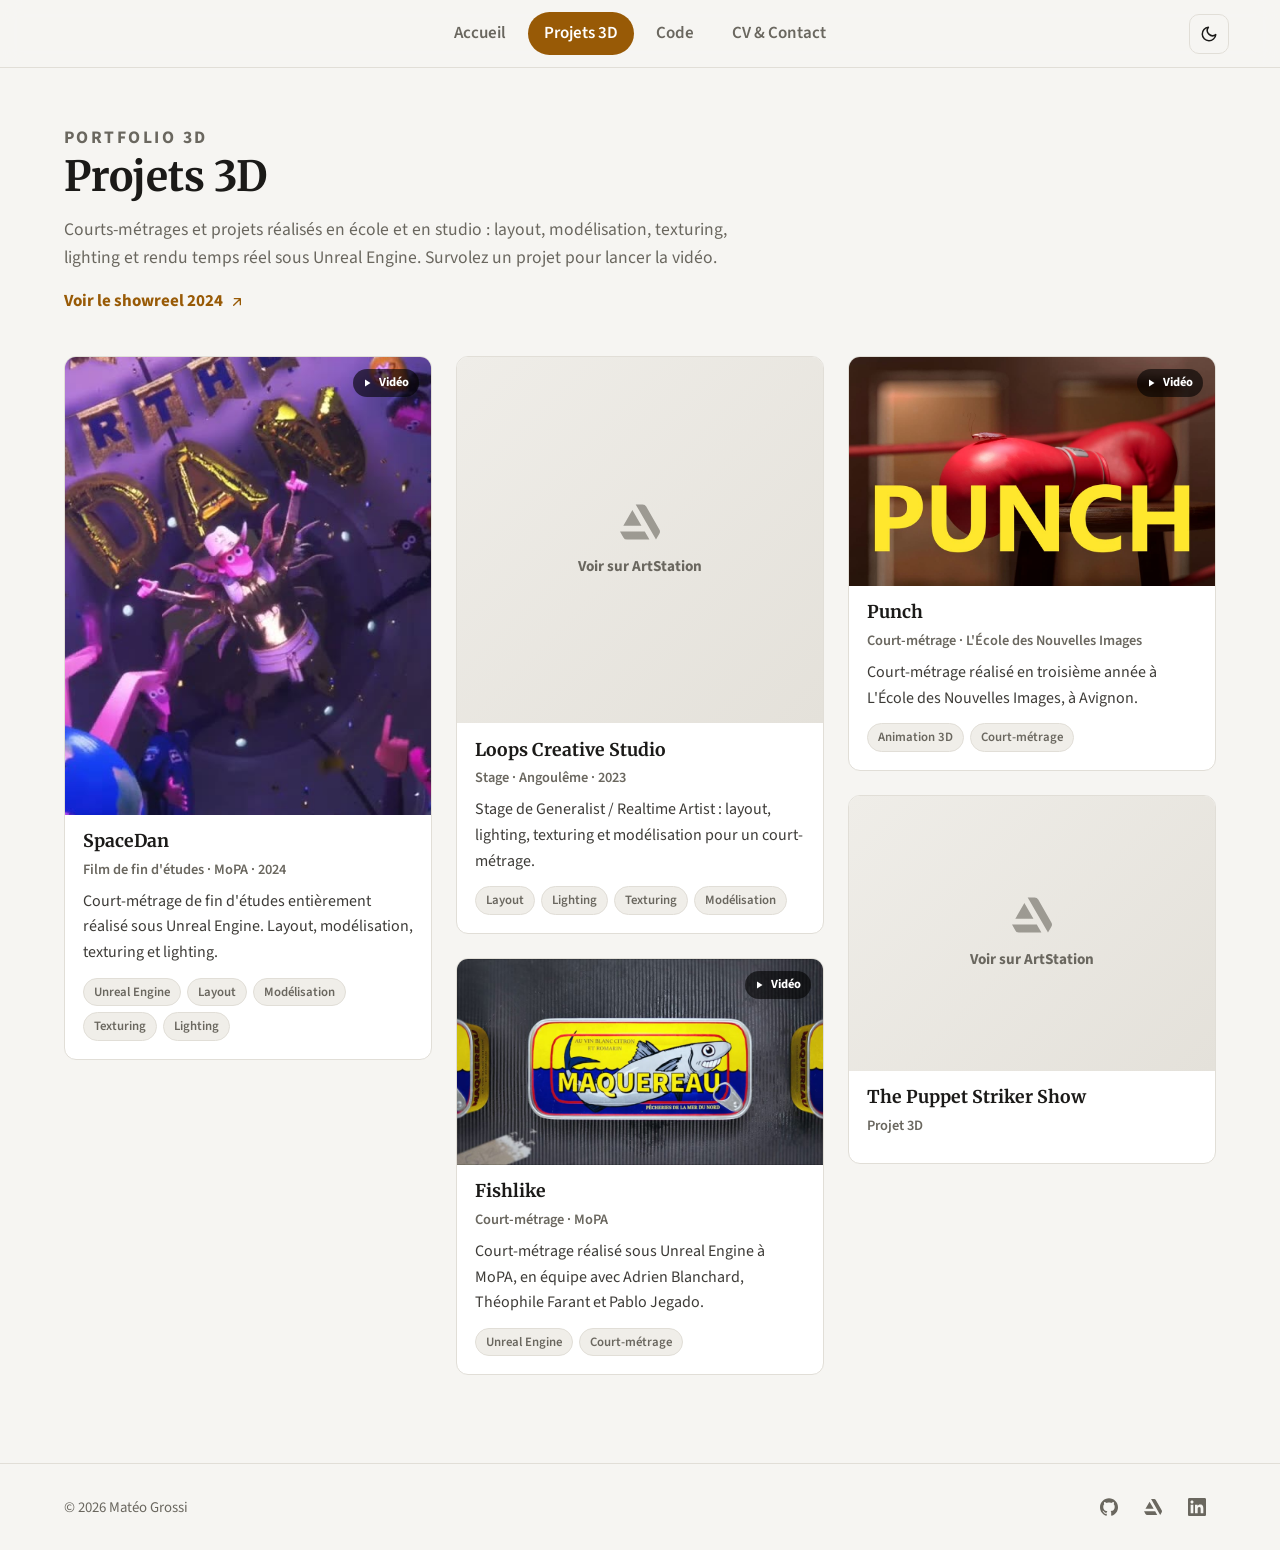
==== 3d.html @ fe88e8f0 "first commit" ====
<!doctype html>
<html lang="fr">
<head>
  <meta charset="utf-8">
  <meta name="viewport" content="width=device-width, initial-scale=1">
  <title>Projets 3D — Matéo Grossi</title>
  <meta name="description" content="Projets 3D de Matéo Grossi : courts-métrages et projets de studio — modélisation, texturing, lighting et rendu temps réel sous Unreal Engine.">
  <link rel="icon" href="assets/img/favicon.svg" type="image/svg+xml">
  <link rel="preconnect" href="https://fonts.googleapis.com">
  <link rel="preconnect" href="https://fonts.gstatic.com" crossorigin>
  <link rel="stylesheet" href="https://fonts.googleapis.com/css2?family=Merriweather:wght@300;400;700&family=Source+Sans+3:ital,wght@0,400;0,600;0,700;1,400&display=swap">
  <link rel="stylesheet" href="assets/css/style.css">
  <script>
    (function () {
      var root = document.documentElement, theme = null;
      root.classList.add('js');
      try { theme = localStorage.getItem('theme'); } catch (e) {}
      if (theme !== 'light' && theme !== 'dark') {
        theme = window.matchMedia('(prefers-color-scheme: dark)').matches ? 'dark' : 'light';
      }
      root.setAttribute('data-theme', theme);
    })();
  </script>
  <script src="https://player.vimeo.com/api/player.js" defer></script>
  <script src="assets/js/main.js" defer></script>
</head>
<body>

  <header class="site-header">
    <div class="header-inner">
      <nav id="site-nav" class="site-nav" aria-label="Navigation principale">
        <ul>
          <li><a href="index.html">Accueil</a></li>
          <li><a href="3d.html" aria-current="page">Projets 3D</a></li>
          <li><a href="code.html">Code</a></li>
          <li><a href="cv.html">CV & Contact</a></li>
        </ul>
      </nav>
      <div class="header-tools">
        <button class="theme-toggle" type="button" aria-label="Changer de thème">
          <svg class="icon icon-stroke icon-sun" viewBox="0 0 24 24" aria-hidden="true"><circle cx="12" cy="12" r="4"/><path d="M12 2v2M12 20v2M4.93 4.93l1.41 1.41M17.66 17.66l1.41 1.41M2 12h2M20 12h2M4.93 19.07l1.41-1.41M17.66 6.34l1.41-1.41"/></svg>
          <svg class="icon icon-stroke icon-moon" viewBox="0 0 24 24" aria-hidden="true"><path d="M21 12.8A9 9 0 1 1 11.2 3a7 7 0 0 0 9.8 9.8z"/></svg>
        </button>
        <button class="nav-toggle" type="button" aria-expanded="false" aria-controls="site-nav" aria-label="Ouvrir le menu">
          <span></span><span></span><span></span>
        </button>
      </div>
    </div>
  </header>

  <main class="page">
    <header class="page-head">
      <p class="eyebrow">Portfolio 3D</p>
      <h1>Projets 3D</h1>
      <p>Courts-métrages et projets réalisés en école et en studio : layout, modélisation, texturing, lighting et rendu temps réel sous Unreal Engine. Survolez un projet pour lancer la vidéo.</p>
      <a class="link-arrow" href="https://www.youtube.com/watch?v=vMgToajT_ak" target="_blank" rel="noopener">
        Voir le showreel 2024
        <svg class="icon icon-stroke" viewBox="0 0 24 24" aria-hidden="true"><path d="M7 17 17 7M8 7h9v9"/></svg>
      </a>
    </header>

    <!--
      Chaque carte :
        --ratio         format de la vignette dans la grille (ex. 4 / 5, 16 / 9)
        data-provider   "youtube" ou "vimeo"
        data-video      identifiant de la vidéo jouée au survol
        data-start      seconde à partir de laquelle la vidéo est montrée
        data-end        (YouTube) seconde à partir de laquelle on revient à l'image
        --video-ratio   format réel de la vidéo, en décimal (16:9 = 1.7778)
    -->
    <div class="masonry">

      <article class="work">
        <a class="work-link" href="https://www.artstation.com/artwork/bgr6KG" target="_blank" rel="noopener">
          <div class="work-media" style="--ratio: 4 / 5; --video-ratio: 1.7778" data-provider="youtube" data-video="JLZ4-uhc98k" data-start="5" data-end="33">
            <img src="assets/img/spacedan.jpg" alt="Image du film SpaceDan : Dan fête son anniversaire en apesanteur, entouré de ballons dorés" loading="lazy">
            <span class="video-badge"><svg class="icon icon-fill" viewBox="0 0 24 24" aria-hidden="true"><path d="M8 5v14l11-7z"/></svg>Vidéo</span>
          </div>
          <div class="work-body">
            <h2>SpaceDan</h2>
            <p class="work-meta">Film de fin d'études · MoPA · 2024</p>
            <p>Court-métrage de fin d'études entièrement réalisé sous Unreal Engine. Layout, modélisation, texturing et lighting.</p>
            <ul class="tags">
              <li>Unreal Engine</li>
              <li>Layout</li>
              <li>Modélisation</li>
              <li>Texturing</li>
              <li>Lighting</li>
            </ul>
          </div>
        </a>
      </article>

      <!-- À COMPLÉTER : titre, image (assets/img/...) et vidéo de ce projet -->
      <article class="work">
        <a class="work-link" href="https://www.artstation.com/artwork/zPaXgZ" target="_blank" rel="noopener">
          <div class="work-media is-empty" style="--ratio: 1 / 1">
            <span class="placeholder">
              <svg class="icon icon-fill" viewBox="0 0 24 24" aria-hidden="true"><path d="M0 17.723l2.027 3.505h.001a2.424 2.424 0 0 0 2.164 1.333h13.457l-2.792-4.838H0zm24 .025c0-.484-.143-.935-.388-1.314L15.728 2.728a2.424 2.424 0 0 0-2.142-1.289H9.419L21.598 22.54l1.92-3.325c.378-.637.482-.919.482-1.467zm-11.129-3.462L7.428 4.858l-5.444 9.428h10.887z"/></svg>
              Voir sur ArtStation
            </span>
          </div>
          <div class="work-body">
            <h2>Loops Creative Studio</h2>
            <p class="work-meta">Stage · Angoulême · 2023</p>
            <p>Stage de Generalist / Realtime Artist : layout, lighting, texturing et modélisation pour un court-métrage.</p>
            <ul class="tags">
              <li>Layout</li>
              <li>Lighting</li>
              <li>Texturing</li>
              <li>Modélisation</li>
            </ul>
          </div>
        </a>
      </article>

      <article class="work">
        <a class="work-link" href="https://www.artstation.com/artwork/Dvgm4G" target="_blank" rel="noopener">
          <div class="work-media" style="--ratio: 16 / 9; --video-ratio: 2.347" data-provider="vimeo" data-video="797159477" data-start="3">
            <img src="assets/img/fishlike.jpg" alt="Image du film Fishlike : une boîte de maquereaux sur un tapis roulant" loading="lazy">
            <span class="video-badge"><svg class="icon icon-fill" viewBox="0 0 24 24" aria-hidden="true"><path d="M8 5v14l11-7z"/></svg>Vidéo</span>
          </div>
          <div class="work-body">
            <h2>Fishlike</h2>
            <p class="work-meta">Court-métrage · MoPA</p>
            <p>Court-métrage réalisé sous Unreal Engine à MoPA, en équipe avec Adrien Blanchard, Théophile Farant et Pablo Jegado.</p>
            <ul class="tags">
              <li>Unreal Engine</li>
              <li>Court-métrage</li>
            </ul>
          </div>
        </a>
      </article>

      <article class="work">
        <a class="work-link" href="https://www.artstation.com/artwork/YBAr0V" target="_blank" rel="noopener">
          <div class="work-media" style="--ratio: 16 / 10; --video-ratio: 1.7778" data-provider="vimeo" data-video="797152702" data-start="3">
            <img src="assets/img/punch.jpg" alt="Affiche du film Punch : un cafard posé sur des gants de boxe rouges" loading="lazy">
            <span class="video-badge"><svg class="icon icon-fill" viewBox="0 0 24 24" aria-hidden="true"><path d="M8 5v14l11-7z"/></svg>Vidéo</span>
          </div>
          <div class="work-body">
            <h2>Punch</h2>
            <p class="work-meta">Court-métrage · L'École des Nouvelles Images</p>
            <p>Court-métrage réalisé en troisième année à L'École des Nouvelles Images, à Avignon.</p>
            <ul class="tags">
              <li>Animation 3D</li>
              <li>Court-métrage</li>
            </ul>
          </div>
        </a>
      </article>

      <!-- À COMPLÉTER : titre, image (assets/img/...) et vidéo de ce projet -->
      <article class="work">
        <a class="work-link" href="https://www.artstation.com/artwork/obaWVB" target="_blank" rel="noopener">
          <div class="work-media is-empty" style="--ratio: 4 / 3">
            <span class="placeholder">
              <svg class="icon icon-fill" viewBox="0 0 24 24" aria-hidden="true"><path d="M0 17.723l2.027 3.505h.001a2.424 2.424 0 0 0 2.164 1.333h13.457l-2.792-4.838H0zm24 .025c0-.484-.143-.935-.388-1.314L15.728 2.728a2.424 2.424 0 0 0-2.142-1.289H9.419L21.598 22.54l1.92-3.325c.378-.637.482-.919.482-1.467zm-11.129-3.462L7.428 4.858l-5.444 9.428h10.887z"/></svg>
              Voir sur ArtStation
            </span>
          </div>
          <div class="work-body">
            <h2>The Puppet Striker Show</h2>
            <p class="work-meta">Projet 3D</p>
          </div>
        </a>
      </article>

    </div>
  </main>

  <footer class="site-footer">
    <div class="footer-inner">
      <p>© <span data-year>2026</span> Matéo Grossi</p>
      <div class="socials">
        <a href="https://github.com/Mate010" target="_blank" rel="noopener" aria-label="GitHub">
          <svg class="icon icon-fill" viewBox="0 0 24 24" aria-hidden="true"><path d="M12 .297c-6.63 0-12 5.373-12 12 0 5.303 3.438 9.8 8.205 11.385.6.113.82-.258.82-.577 0-.285-.01-1.04-.015-2.04-3.338.724-4.042-1.61-4.042-1.61C4.422 18.07 3.633 17.7 3.633 17.7c-1.087-.744.084-.729.084-.729 1.205.084 1.838 1.236 1.838 1.236 1.07 1.835 2.809 1.305 3.495.998.108-.776.417-1.305.76-1.605-2.665-.3-5.466-1.332-5.466-5.93 0-1.31.465-2.38 1.235-3.22-.135-.303-.54-1.523.105-3.176 0 0 1.005-.322 3.3 1.23.96-.267 1.98-.399 3-.405 1.02.006 2.04.138 3 .405 2.28-1.552 3.285-1.23 3.285-1.23.645 1.653.24 2.873.12 3.176.765.84 1.23 1.91 1.23 3.22 0 4.61-2.805 5.625-5.475 5.92.42.36.81 1.096.81 2.22 0 1.606-.015 2.896-.015 3.286 0 .315.21.69.825.57C20.565 22.092 24 17.592 24 12.297c0-6.627-5.373-12-12-12"/></svg>
        </a>
        <a href="https://mateogrossi.artstation.com/" target="_blank" rel="noopener" aria-label="ArtStation">
          <svg class="icon icon-fill" viewBox="0 0 24 24" aria-hidden="true"><path d="M0 17.723l2.027 3.505h.001a2.424 2.424 0 0 0 2.164 1.333h13.457l-2.792-4.838H0zm24 .025c0-.484-.143-.935-.388-1.314L15.728 2.728a2.424 2.424 0 0 0-2.142-1.289H9.419L21.598 22.54l1.92-3.325c.378-.637.482-.919.482-1.467zm-11.129-3.462L7.428 4.858l-5.444 9.428h10.887z"/></svg>
        </a>
        <a href="https://www.linkedin.com/in/mat%C3%A9o-grossi-b2b377215/" target="_blank" rel="noopener" aria-label="LinkedIn">
          <svg class="icon icon-fill" viewBox="0 0 24 24" aria-hidden="true"><path d="M20.447 20.452h-3.554v-5.569c0-1.328-.027-3.037-1.852-3.037-1.853 0-2.136 1.445-2.136 2.939v5.667H9.351V9h3.414v1.561h.046c.477-.9 1.637-1.85 3.37-1.85 3.601 0 4.267 2.37 4.267 5.455v6.286zM5.337 7.433c-1.144 0-2.063-.926-2.063-2.065 0-1.138.92-2.063 2.063-2.063 1.14 0 2.064.925 2.064 2.063 0 1.139-.925 2.065-2.064 2.065zm1.782 13.019H3.555V9h3.564v11.452zM22.225 0H1.771C.792 0 0 .774 0 1.729v20.542C0 23.227.792 24 1.771 24h20.451C23.2 24 24 23.227 24 22.271V1.729C24 .774 23.2 0 22.222 0h.003z"/></svg>
        </a>
      </div>
    </div>
  </footer>

</body>
</html>
---- assets/css/style.css ----
/* ==========================================================================
   Portfolio — Matéo Grossi
   ========================================================================== */

/* Thème clair (par défaut) */
:root {
  color-scheme: light;

  --bg: #f6f5f2;
  --surface: #ffffff;
  --surface-2: #f0eee9;
  --border: #e1ded7;
  --border-hover: #c9c5bc;
  --text: #1b1a18;
  --text-soft: #3d3b37;
  --muted: #6a675f;
  --accent: #985a06;
  --accent-hover: #7d4a04;
  --accent-ink: #ffffff;

  --header-bg: rgba(246, 245, 242, 0.85);
  --hover-bg: rgba(0, 0, 0, 0.05);
  --shadow: 0 14px 34px rgba(30, 25, 15, 0.12);
  --placeholder-from: #efede8;
  --placeholder-to: #e4e1da;
  --lang-c-bg: rgba(60, 80, 210, 0.1);
  --lang-c-text: #3446b8;
  --lang-cpp-bg: rgba(190, 50, 110, 0.1);
  --lang-cpp-text: #a52a63;

  --radius: 12px;
  --maxw: 1200px;
  --gutter: 24px;
  --header-h: 68px;
  --header-gutter: clamp(16px, 4vw, 56px);

  --font: "Source Sans 3", system-ui, -apple-system, "Segoe UI", Roboto, sans-serif;
  --font-heading: "Merriweather", Georgia, "Times New Roman", serif;
  --mono: ui-monospace, "SFMono-Regular", "JetBrains Mono", Menlo, Consolas, monospace;
}

/* Thème sombre : choisi via le bouton, ou celui du système.
   L'accueil reste toujours sombre (texte blanc sur la vidéo). */
:root[data-theme="dark"],
.home {
  color-scheme: dark;

  --bg: #0e0e10;
  --surface: #16161a;
  --surface-2: #1e1e23;
  --border: #2a2a31;
  --border-hover: #3d3d46;
  --text: #ededf0;
  --text-soft: #c9c9cf;
  --muted: #9d9da6;
  --accent: #f0b54a;
  --accent-hover: #f6c76f;
  --accent-ink: #1a1408;

  --header-bg: rgba(14, 14, 16, 0.85);
  --hover-bg: rgba(255, 255, 255, 0.07);
  --shadow: 0 14px 34px rgba(0, 0, 0, 0.4);
  --placeholder-from: #1a1a20;
  --placeholder-to: #26262e;
  --lang-c-bg: rgba(110, 130, 255, 0.15);
  --lang-c-text: #a9b4ff;
  --lang-cpp-bg: rgba(240, 90, 150, 0.15);
  --lang-cpp-text: #f6a3c6;
}

/* Sans JavaScript : on suit le thème du système */
@media (prefers-color-scheme: dark) {
  :root:not([data-theme="light"]) {
    color-scheme: dark;

    --bg: #0e0e10;
    --surface: #16161a;
    --surface-2: #1e1e23;
    --border: #2a2a31;
    --border-hover: #3d3d46;
    --text: #ededf0;
    --text-soft: #c9c9cf;
    --muted: #9d9da6;
    --accent: #f0b54a;
    --accent-hover: #f6c76f;
    --accent-ink: #1a1408;

    --header-bg: rgba(14, 14, 16, 0.85);
    --hover-bg: rgba(255, 255, 255, 0.07);
    --shadow: 0 14px 34px rgba(0, 0, 0, 0.4);
    --placeholder-from: #1a1a20;
    --placeholder-to: #26262e;
    --lang-c-bg: rgba(110, 130, 255, 0.15);
    --lang-c-text: #a9b4ff;
    --lang-cpp-bg: rgba(240, 90, 150, 0.15);
    --lang-cpp-text: #f6a3c6;
  }
}

*,
*::before,
*::after {
  box-sizing: border-box;
}

html {
  -webkit-text-size-adjust: 100%;
}

body {
  margin: 0;
  font-family: var(--font);
  font-size: 1.0625rem;
  line-height: 1.6;
  background: var(--bg);
  color: var(--text);
  -webkit-font-smoothing: antialiased;
}

img {
  display: block;
  max-width: 100%;
}

a {
  color: inherit;
}

:focus-visible {
  outline: 2px solid var(--accent);
  outline-offset: 3px;
}

/* --------------------------------------------------------------------------
   Icônes
   -------------------------------------------------------------------------- */

.icon {
  width: 18px;
  height: 18px;
  flex: none;
}

.icon-fill {
  fill: currentColor;
}

.icon-stroke {
  fill: none;
  stroke: currentColor;
  stroke-width: 2;
  stroke-linecap: round;
  stroke-linejoin: round;
}

/* --------------------------------------------------------------------------
   En-tête et navigation
   -------------------------------------------------------------------------- */

.site-header {
  position: sticky;
  top: 0;
  z-index: 50;
  height: var(--header-h);
  background: var(--header-bg);
  -webkit-backdrop-filter: blur(10px);
  backdrop-filter: blur(10px);
  border-bottom: 1px solid var(--border);
}

/* Navigation centrée ; boutons thème / menu dans le coin droit */
.header-inner {
  position: relative;
  display: grid;
  grid-template-columns: 1fr auto 1fr;
  align-items: center;
  gap: 12px;
  height: 100%;
  padding: 0 var(--header-gutter);
}

.site-nav {
  grid-column: 2;
}

.site-nav ul {
  display: flex;
  gap: 6px;
  margin: 0;
  padding: 0;
  list-style: none;
}

.site-nav a {
  display: block;
  padding: 8px 16px;
  border-radius: 999px;
  color: var(--muted);
  font-weight: 600;
  text-decoration: none;
  transition: color 0.2s, background-color 0.2s;
}

.site-nav a:hover {
  color: var(--text);
  background: var(--hover-bg);
}

.site-nav a[aria-current="page"] {
  color: var(--accent-ink);
  background: var(--accent);
}

.header-tools {
  display: flex;
  grid-column: 3;
  justify-self: end;
  gap: 8px;
}

.theme-toggle,
.nav-toggle {
  display: inline-flex;
  align-items: center;
  justify-content: center;
  width: 40px;
  height: 40px;
  padding: 0;
  border: 1px solid var(--border);
  border-radius: 10px;
  background: transparent;
  color: var(--text);
  cursor: pointer;
  transition: border-color 0.2s, background-color 0.2s;
}

.theme-toggle:hover,
.nav-toggle:hover {
  border-color: var(--border-hover);
  background: var(--hover-bg);
}

/* Le bouton de thème n'a de sens qu'avec JavaScript */
.theme-toggle {
  display: none;
}

.js .theme-toggle {
  display: inline-flex;
}

/* Soleil en thème sombre (passer au clair), lune en thème clair */
.theme-toggle .icon-moon {
  display: none;
}

:root[data-theme="light"] .theme-toggle .icon-sun {
  display: none;
}

:root[data-theme="light"] .theme-toggle .icon-moon {
  display: block;
}

.nav-toggle {
  display: none;
  flex-direction: column;
  gap: 5px;
  padding: 0 10px;
}

.nav-toggle span {
  display: block;
  width: 100%;
  height: 2px;
  border-radius: 2px;
  background: currentColor;
  transition: transform 0.25s, opacity 0.25s;
}

.nav-toggle[aria-expanded="true"] span:nth-child(1) {
  transform: translateY(7px) rotate(45deg);
}

.nav-toggle[aria-expanded="true"] span:nth-child(2) {
  opacity: 0;
}

.nav-toggle[aria-expanded="true"] span:nth-child(3) {
  transform: translateY(-7px) rotate(-45deg);
}

@media (max-width: 720px) {
  .js .nav-toggle {
    display: inline-flex;
  }

  .js .site-nav {
    display: none;
    grid-column: auto;
    position: absolute;
    top: calc(var(--header-h) - 1px);
    left: 0;
    right: 0;
    background: var(--surface);
    border-bottom: 1px solid var(--border);
  }

  .js .site-nav.is-open {
    display: block;
  }

  .js .site-nav ul {
    flex-direction: column;
    padding: 12px 16px 16px;
  }

  .js .site-nav a {
    padding: 12px 16px;
    border-radius: 10px;
  }
}

/* --------------------------------------------------------------------------
   Boutons et liens
   -------------------------------------------------------------------------- */

.btn {
  display: inline-flex;
  align-items: center;
  justify-content: center;
  gap: 8px;
  padding: 11px 22px;
  border: 1px solid var(--border-hover);
  border-radius: 999px;
  background: transparent;
  color: var(--text);
  font-weight: 700;
  text-decoration: none;
  transition: background-color 0.2s, border-color 0.2s, color 0.2s;
}

.btn:hover {
  background: var(--surface-2);
  border-color: var(--muted);
}

.btn-primary {
  background: var(--accent);
  border-color: var(--accent);
  color: var(--accent-ink);
}

.btn-primary:hover {
  background: var(--accent-hover);
  border-color: var(--accent-hover);
}

.link-arrow {
  display: inline-flex;
  align-items: center;
  gap: 6px;
  color: var(--accent);
  font-weight: 700;
  text-decoration: none;
}

.link-arrow:hover {
  text-decoration: underline;
  text-underline-offset: 4px;
}

.link-arrow .icon {
  width: 16px;
  height: 16px;
}

/* --------------------------------------------------------------------------
   Accueil : vidéo plein écran
   -------------------------------------------------------------------------- */

.home .site-header {
  position: fixed;
  inset: 0 0 auto;
  background: linear-gradient(rgba(0, 0, 0, 0.6), rgba(0, 0, 0, 0));
  border-bottom: 0;
  -webkit-backdrop-filter: none;
  backdrop-filter: none;
}

.home .site-nav a:not([aria-current="page"]) {
  color: rgba(255, 255, 255, 0.82);
}

.home .theme-toggle,
.home .nav-toggle {
  border-color: rgba(255, 255, 255, 0.3);
}

.hero-bg {
  position: fixed;
  inset: 0;
  z-index: -2;
  overflow: hidden;
  background: #000;
  container-type: size;
}

/* La vidéo est au format 16:9 avec des bandes noires intégrées (image ≈ 2.29:1).
   On dimensionne le lecteur pour que seule l'image couvre l'écran. */
.hero-bg img,
.hero-bg iframe {
  position: absolute;
  top: 50%;
  left: 50%;
  width: max(100cqw, 100cqh * 2.29);
  height: calc(max(100cqw, 100cqh * 2.29) * 0.5625);
  max-width: none;
  border: 0;
  transform: translate(-50%, -50%);
  pointer-events: none;
}

.hero-bg img {
  object-fit: cover;
}

.hero-bg iframe {
  opacity: 0;
  transition: opacity 1s ease;
}

.hero-bg.is-playing iframe {
  opacity: 1;
}

/* Assombrit surtout le bas à gauche, là où se trouve le texte */
.hero-overlay {
  position: fixed;
  inset: 0;
  z-index: -1;
  background:
    radial-gradient(ellipse at 0% 100%, rgba(0, 0, 0, 0.55) 0%, rgba(0, 0, 0, 0) 60%),
    linear-gradient(to top, rgba(0, 0, 0, 0.55) 0%, rgba(0, 0, 0, 0.1) 50%, rgba(0, 0, 0, 0.15) 100%);
}

.hero {
  display: flex;
  align-items: flex-end;
  min-height: 100vh;
  min-height: 100svh;
  padding: var(--header-h) var(--header-gutter) clamp(32px, 8vh, 80px);
}

.hero-content {
  text-shadow: 0 2px 18px rgba(0, 0, 0, 0.5);
}

.hero-kicker {
  margin: 0 0 14px;
  color: var(--accent);
  font-size: 0.85rem;
  font-weight: 700;
  letter-spacing: 0.2em;
  text-transform: uppercase;
}

.hero h1 {
  margin: 0;
  color: #fff;
  font-family: var(--font-heading);
  font-size: clamp(2.5rem, 6.5vw, 5.25rem);
  font-weight: 300;
  line-height: 1.1;
}

.hero h1 strong {
  font-weight: 700;
}

/* --------------------------------------------------------------------------
   Pages intérieures
   -------------------------------------------------------------------------- */

.page {
  max-width: var(--maxw);
  margin: 0 auto;
  padding: 56px var(--gutter) 88px;
}

.page-head {
  max-width: 720px;
  margin-bottom: 40px;
}

.eyebrow {
  margin: 0 0 10px;
  color: var(--accent);
  font-size: 0.8rem;
  font-weight: 700;
  letter-spacing: 0.14em;
  text-transform: uppercase;
}

.page-head h1 {
  margin: 0 0 14px;
  font-family: var(--font-heading);
  font-size: clamp(1.9rem, 4vw, 2.6rem);
  font-weight: 700;
  line-height: 1.2;
}

.page-head p {
  margin: 0;
  color: var(--muted);
  font-size: 1.1rem;
}

.page-head .link-arrow {
  margin-top: 16px;
}

/* --------------------------------------------------------------------------
   Page 3D : galerie Masonry
   -------------------------------------------------------------------------- */

.masonry {
  column-count: 3;
  column-gap: 24px;
}

.work {
  break-inside: avoid;
  margin: 0 0 24px;
}

.work-link {
  display: block;
  overflow: hidden;
  border: 1px solid var(--border);
  border-radius: var(--radius);
  background: var(--surface);
  text-decoration: none;
  transition: transform 0.25s ease, border-color 0.25s, box-shadow 0.25s;
}

.work-link:hover,
.work-link:focus-visible {
  transform: translateY(-4px);
  border-color: var(--border-hover);
  box-shadow: var(--shadow);
}

.work-media {
  position: relative;
  overflow: hidden;
  aspect-ratio: var(--ratio, 16 / 9);
  background: #000;
  container-type: size;
}

.work-media img {
  width: 100%;
  height: 100%;
  object-fit: cover;
  object-position: var(--focus, center);
  transition: transform 0.6s ease;
}

.work-link:hover .work-media img {
  transform: scale(1.03);
}

/* Le lecteur vidéo (YouTube / Vimeo) recouvre la carte comme un object-fit: cover.
   --video-ratio = largeur / hauteur de la vidéo, en décimal. */
.work-media iframe {
  position: absolute;
  top: 50%;
  left: 50%;
  width: max(100cqw, 100cqh * var(--video-ratio, 1.7778));
  height: max(100cqh, 100cqw / var(--video-ratio, 1.7778));
  border: 0;
  transform: translate(-50%, -50%);
  opacity: 0;
  pointer-events: none;
  transition: opacity 0.35s ease;
}

.work-media.is-playing iframe {
  opacity: 1;
}

.video-badge {
  position: absolute;
  top: 12px;
  right: 12px;
  z-index: 1;
  display: inline-flex;
  align-items: center;
  gap: 6px;
  padding: 4px 10px 4px 8px;
  border-radius: 999px;
  background: rgba(0, 0, 0, 0.6);
  color: #fff;
  font-size: 0.78rem;
  font-weight: 700;
  transition: opacity 0.3s;
}

.video-badge .icon {
  width: 12px;
  height: 12px;
}

.work-media.is-playing .video-badge {
  opacity: 0;
}

.work-media.is-empty {
  display: grid;
  place-items: center;
  background: linear-gradient(135deg, var(--placeholder-from), var(--placeholder-to));
}

.placeholder {
  display: flex;
  flex-direction: column;
  align-items: center;
  gap: 12px;
  color: var(--muted);
  font-size: 0.95rem;
  font-weight: 700;
}

.placeholder .icon {
  width: 40px;
  height: 40px;
  opacity: 0.6;
}

.work-body {
  padding: 16px 18px 18px;
}

.work-body h2 {
  margin: 0;
  font-family: var(--font-heading);
  font-size: 1.1rem;
  font-weight: 700;
  line-height: 1.35;
}

.work-meta {
  margin: 4px 0 8px;
  color: var(--muted);
  font-size: 0.9rem;
  font-weight: 600;
}

.work-body p:not(.work-meta) {
  margin: 0 0 12px;
  color: var(--text-soft);
  font-size: 1rem;
}

.tags {
  display: flex;
  flex-wrap: wrap;
  gap: 6px;
  margin: 0;
  padding: 0;
  list-style: none;
}

.tags li {
  padding: 3px 10px;
  border: 1px solid var(--border);
  border-radius: 999px;
  background: var(--surface-2);
  color: var(--muted);
  font-size: 0.8rem;
  font-weight: 600;
}

/* --------------------------------------------------------------------------
   Page Code : une box par projet
   -------------------------------------------------------------------------- */

.code-grid {
  display: grid;
  grid-template-columns: repeat(2, minmax(0, 1fr));
  gap: 24px;
}

.code-card {
  display: flex;
  flex-direction: column;
  overflow: hidden;
  border: 1px solid var(--border);
  border-radius: var(--radius);
  background: var(--surface);
  transition: transform 0.25s ease, border-color 0.25s, box-shadow 0.25s;
}

.code-card:hover {
  transform: translateY(-4px);
  border-color: var(--border-hover);
  box-shadow: var(--shadow);
}

.code-card-body {
  flex: 1;
  padding: 24px 24px 20px;
}

.code-card-head {
  display: flex;
  align-items: center;
  justify-content: space-between;
  gap: 12px;
  margin-bottom: 12px;
}

.code-card h2 {
  margin: 0;
  font-family: var(--font-heading);
  font-size: 1.35rem;
  font-weight: 700;
}

.lang {
  flex: none;
  padding: 3px 12px;
  border-radius: 999px;
  font-family: var(--mono);
  font-size: 0.78rem;
  font-weight: 700;
}

.lang-c {
  background: var(--lang-c-bg);
  color: var(--lang-c-text);
}

.lang-cpp {
  background: var(--lang-cpp-bg);
  color: var(--lang-cpp-text);
}

.code-card p {
  margin: 0 0 18px;
  color: var(--text-soft);
}

.code-card code {
  padding: 1px 6px;
  border-radius: 6px;
  background: var(--surface-2);
  font-family: var(--mono);
  font-size: 0.85em;
}

.code-card-foot {
  display: flex;
  flex-wrap: wrap;
  align-items: center;
  justify-content: space-between;
  gap: 8px 16px;
  padding: 14px 24px;
  border-top: 1px solid var(--border);
  color: var(--muted);
  font-size: 0.925rem;
}

/* --------------------------------------------------------------------------
   Page CV & Contact
   -------------------------------------------------------------------------- */

.page-actions {
  display: flex;
  flex-wrap: wrap;
  gap: 12px;
  margin-top: 24px;
}

.cv-layout {
  display: grid;
  grid-template-columns: 340px minmax(0, 1fr);
  gap: 32px;
  align-items: start;
}

.cv-aside,
.cv-main {
  display: flex;
  flex-direction: column;
  gap: 24px;
}

.cv-aside {
  position: sticky;
  top: calc(var(--header-h) + 24px);
}

.panel {
  padding: 24px;
  border: 1px solid var(--border);
  border-radius: var(--radius);
  background: var(--surface);
}

.panel h2 {
  margin: 0 0 18px;
  color: var(--accent);
  font-size: 0.8rem;
  font-weight: 700;
  letter-spacing: 0.14em;
  text-transform: uppercase;
}

.skills-grid h3 {
  margin: 0 0 12px;
  font-family: var(--font-heading);
  font-size: 1rem;
  font-weight: 700;
}

.contact-list {
  display: flex;
  flex-direction: column;
  gap: 10px;
  margin: 0;
  padding: 0;
  list-style: none;
}

.contact-list a,
.contact-list .contact-item {
  display: flex;
  align-items: center;
  gap: 12px;
  min-width: 0;
  color: var(--text);
  text-decoration: none;
}

.contact-list a:hover .contact-value {
  color: var(--accent);
}

.icon-box {
  display: grid;
  place-items: center;
  flex: none;
  width: 38px;
  height: 38px;
  border: 1px solid var(--border);
  border-radius: 10px;
  background: var(--surface-2);
  color: var(--text-soft);
  transition: color 0.2s, border-color 0.2s;
}

.contact-list a:hover .icon-box {
  color: var(--accent);
  border-color: var(--border-hover);
}

.contact-text {
  display: flex;
  flex-direction: column;
  min-width: 0;
  line-height: 1.35;
}

.contact-label {
  color: var(--muted);
  font-size: 0.8rem;
  font-weight: 600;
}

.contact-value {
  overflow: hidden;
  font-weight: 600;
  text-overflow: ellipsis;
  white-space: nowrap;
  transition: color 0.2s;
}

.lang-list {
  display: flex;
  flex-direction: column;
  gap: 8px;
  margin: 0;
  padding: 0;
  list-style: none;
}

.lang-list li {
  display: flex;
  justify-content: space-between;
  gap: 12px;
}

.lang-list span {
  color: var(--muted);
}

.timeline {
  margin: 0;
  padding: 0;
  list-style: none;
}

.timeline li {
  position: relative;
  padding: 0 0 26px 26px;
  border-left: 2px solid var(--border);
}

.timeline li:last-child {
  padding-bottom: 0;
  border-left-color: transparent;
}

.timeline li::before {
  content: "";
  position: absolute;
  top: 5px;
  left: -8px;
  width: 14px;
  height: 14px;
  border: 3px solid var(--accent);
  border-radius: 50%;
  background: var(--surface);
}

.tl-date {
  color: var(--muted);
  font-size: 0.9rem;
  font-weight: 600;
}

.tl-title {
  margin: 2px 0 0;
  font-family: var(--font-heading);
  font-size: 1.05rem;
  font-weight: 700;
}

.tl-place {
  color: var(--muted);
  font-family: var(--font);
  font-weight: 400;
}

.tl-role {
  margin: 2px 0 0;
  color: var(--text-soft);
  font-style: italic;
}

.tl-desc {
  margin: 4px 0 0;
  color: var(--text-soft);
}

.skills-grid {
  display: grid;
  grid-template-columns: repeat(3, minmax(0, 1fr));
  gap: 28px;
}

.chips {
  display: flex;
  flex-wrap: wrap;
  gap: 8px;
  margin: 0;
  padding: 0;
  list-style: none;
}

.chips li {
  padding: 5px 12px;
  border: 1px solid var(--border);
  border-radius: 999px;
  background: var(--surface-2);
  font-size: 0.925rem;
  font-weight: 600;
}

/* --------------------------------------------------------------------------
   Pied de page
   -------------------------------------------------------------------------- */

.site-footer {
  border-top: 1px solid var(--border);
}

.footer-inner {
  display: flex;
  flex-wrap: wrap;
  align-items: center;
  justify-content: space-between;
  gap: 16px;
  max-width: var(--maxw);
  margin: 0 auto;
  padding: 24px var(--gutter);
  color: var(--muted);
  font-size: 0.925rem;
}

.footer-inner p {
  margin: 0;
}

.socials {
  display: flex;
  gap: 6px;
}

.socials a {
  display: grid;
  place-items: center;
  width: 38px;
  height: 38px;
  border-radius: 50%;
  color: var(--muted);
  transition: color 0.2s, background-color 0.2s;
}

.socials a:hover {
  color: var(--text);
  background: var(--surface-2);
}

/* --------------------------------------------------------------------------
   Responsive
   -------------------------------------------------------------------------- */

@media (max-width: 1000px) {
  .masonry {
    column-count: 2;
  }

  .cv-layout {
    grid-template-columns: 1fr;
  }

  .cv-aside {
    position: static;
  }
}

@media (max-width: 800px) {
  .code-grid {
    grid-template-columns: 1fr;
  }

  .skills-grid {
    grid-template-columns: 1fr;
    gap: 22px;
  }
}

@media (max-width: 640px) {
  :root {
    --gutter: 16px;
  }

  .masonry {
    column-count: 1;
  }

  .page {
    padding-top: 40px;
    padding-bottom: 64px;
  }

  .panel {
    padding: 20px;
  }

  .code-card-body {
    padding: 20px 18px 16px;
  }

  .code-card-foot {
    padding: 14px 18px;
  }
}

/* Pas de survol sur écran tactile : pas de vidéo, donc pas de badge */
@media (hover: none) {
  .video-badge {
    display: none;
  }
}

@media (prefers-reduced-motion: reduce) {
  *,
  *::before,
  *::after {
    transition-duration: 0.01ms !important;
  }
}
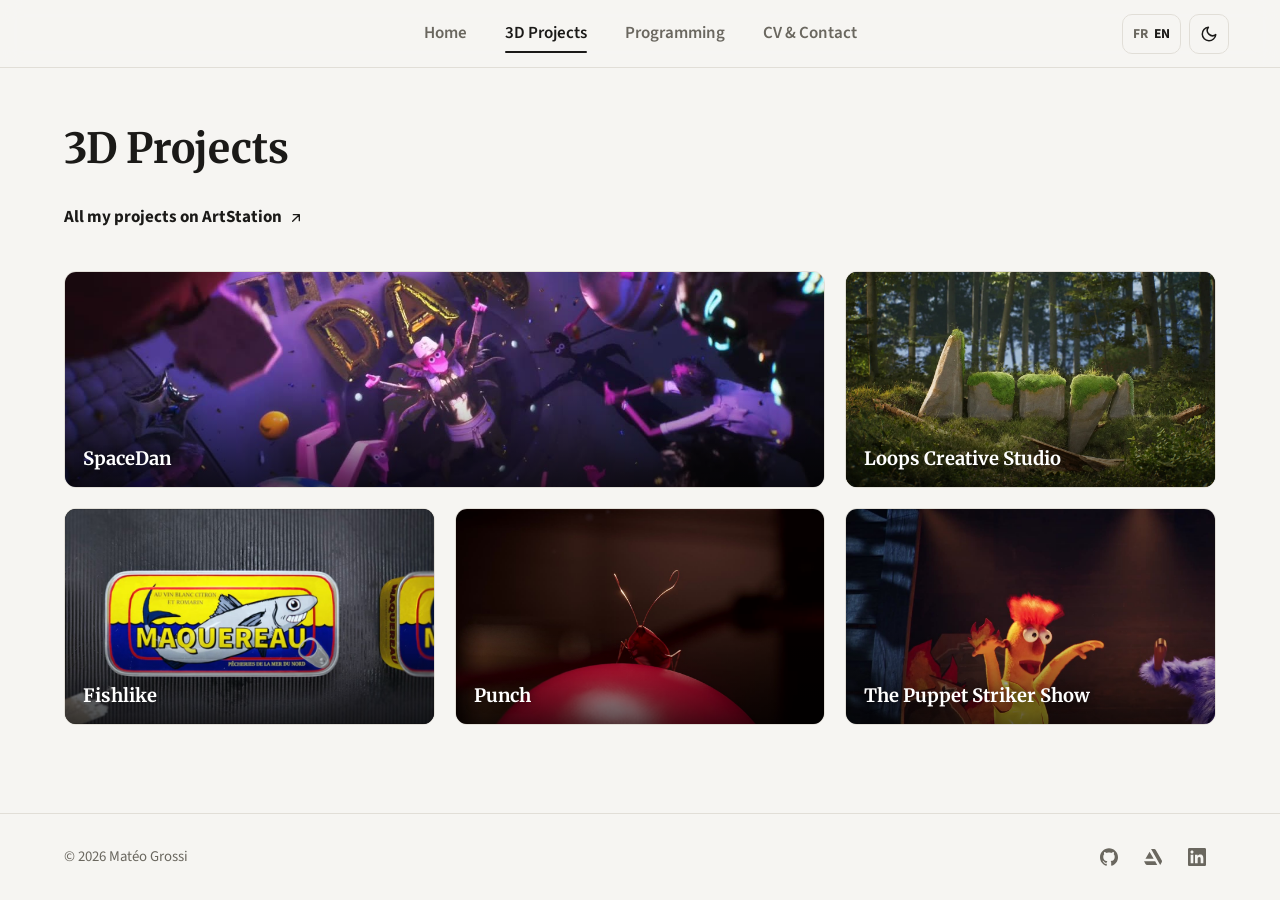
==== commit 1bc0c070: "feat: style modif and english translation" ====
--- a/3d.html
+++ b/3d.html
@@ -1,10 +1,10 @@
 <!doctype html>
-<html lang="fr">
+<html lang="fr" data-lang="fr">
 <head>
   <meta charset="utf-8">
   <meta name="viewport" content="width=device-width, initial-scale=1">
-  <title>Projets 3D — Matéo Grossi</title>
-  <meta name="description" content="Projets 3D de Matéo Grossi : courts-métrages et projets de studio — modélisation, texturing, lighting et rendu temps réel sous Unreal Engine.">
+  <title data-en="3D Projects — Matéo Grossi">Projets 3D — Matéo Grossi</title>
+  <meta name="description" data-en-content="3D projects by Matéo Grossi: short films and studio work — modeling, texturing, lighting and real-time rendering in Unreal Engine." content="Projets 3D de Matéo Grossi : courts-métrages et projets de studio — modélisation, texturing, lighting et rendu temps réel sous Unreal Engine.">
   <link rel="icon" href="assets/img/favicon.svg" type="image/svg+xml">
   <link rel="preconnect" href="https://fonts.googleapis.com">
   <link rel="preconnect" href="https://fonts.gstatic.com" crossorigin>
@@ -12,31 +12,39 @@
   <link rel="stylesheet" href="assets/css/style.css">
   <script>
     (function () {
-      var root = document.documentElement, theme = null;
+      var root = document.documentElement, theme = null, lang = null;
       root.classList.add('js');
-      try { theme = localStorage.getItem('theme'); } catch (e) {}
+      try { theme = localStorage.getItem('theme'); lang = localStorage.getItem('lang'); } catch (e) {}
       if (theme !== 'light' && theme !== 'dark') {
         theme = window.matchMedia('(prefers-color-scheme: dark)').matches ? 'dark' : 'light';
       }
+      if (lang !== 'fr' && lang !== 'en') {
+        lang = /^fr\b/i.test(navigator.language || '') ? 'fr' : 'en';
+      }
       root.setAttribute('data-theme', theme);
+      root.setAttribute('data-lang', lang);
+      root.lang = lang;
     })();
   </script>
-  <script src="https://player.vimeo.com/api/player.js" defer></script>
   <script src="assets/js/main.js" defer></script>
 </head>
-<body>
+<body class="page-3d">
 
   <header class="site-header">
     <div class="header-inner">
-      <nav id="site-nav" class="site-nav" aria-label="Navigation principale">
+      <nav id="site-nav" class="site-nav" aria-label="Navigation principale" data-en-aria-label="Main navigation">
         <ul>
-          <li><a href="index.html">Accueil</a></li>
-          <li><a href="3d.html" aria-current="page">Projets 3D</a></li>
-          <li><a href="code.html">Code</a></li>
+          <li><a href="index.html"><span data-lang="fr">Accueil</span><span data-lang="en">Home</span></a></li>
+          <li><a href="3d.html" aria-current="page"><span data-lang="fr">Projets 3D</span><span data-lang="en">3D Projects</span></a></li>
+          <li><a href="code.html"><span data-lang="fr">Programmation</span><span data-lang="en">Programming</span></a></li>
           <li><a href="cv.html">CV & Contact</a></li>
         </ul>
       </nav>
       <div class="header-tools">
+        <button class="lang-toggle" type="button" aria-label="Changer de langue" data-en-aria-label="Change language">
+          <span class="lang-opt" data-opt="fr">FR</span>
+          <span class="lang-opt" data-opt="en">EN</span>
+        </button>
         <button class="theme-toggle" type="button" aria-label="Changer de thème">
           <svg class="icon icon-stroke icon-sun" viewBox="0 0 24 24" aria-hidden="true"><circle cx="12" cy="12" r="4"/><path d="M12 2v2M12 20v2M4.93 4.93l1.41 1.41M17.66 17.66l1.41 1.41M2 12h2M20 12h2M4.93 19.07l1.41-1.41M17.66 6.34l1.41-1.41"/></svg>
           <svg class="icon icon-stroke icon-moon" viewBox="0 0 24 24" aria-hidden="true"><path d="M21 12.8A9 9 0 1 1 11.2 3a7 7 0 0 0 9.8 9.8z"/></svg>
@@ -50,11 +58,9 @@
 
   <main class="page">
     <header class="page-head">
-      <p class="eyebrow">Portfolio 3D</p>
-      <h1>Projets 3D</h1>
-      <p>Courts-métrages et projets réalisés en école et en studio : layout, modélisation, texturing, lighting et rendu temps réel sous Unreal Engine. Survolez un projet pour lancer la vidéo.</p>
-      <a class="link-arrow" href="https://www.youtube.com/watch?v=vMgToajT_ak" target="_blank" rel="noopener">
-        Voir le showreel 2024
+      <h1><span data-lang="fr">Projets 3D</span><span data-lang="en">3D Projects</span></h1>
+      <a class="link-arrow" href="https://www.artstation.com/mateogrossi" target="_blank" rel="noopener">
+        <span data-lang="fr">Tous mes projets sur ArtStation</span><span data-lang="en">All my projects on ArtStation</span>
         <svg class="icon icon-stroke" viewBox="0 0 24 24" aria-hidden="true"><path d="M7 17 17 7M8 7h9v9"/></svg>
       </a>
     </header>
@@ -62,107 +68,53 @@
     <!--
       Chaque carte :
         --ratio         format de la vignette dans la grille (ex. 4 / 5, 16 / 9)
-        data-provider   "youtube" ou "vimeo"
-        data-video      identifiant de la vidéo jouée au survol
-        data-start      seconde à partir de laquelle la vidéo est montrée
-        data-end        (YouTube) seconde à partir de laquelle on revient à l'image
-        --video-ratio   format réel de la vidéo, en décimal (16:9 = 1.7778)
+        --focus         partie de l'image gardée au recadrage (ex. 55% center)
+        data-video      extrait vidéo (assets/video/...) joué au survol
     -->
     <div class="masonry">
 
       <article class="work">
         <a class="work-link" href="https://www.artstation.com/artwork/bgr6KG" target="_blank" rel="noopener">
-          <div class="work-media" style="--ratio: 4 / 5; --video-ratio: 1.7778" data-provider="youtube" data-video="JLZ4-uhc98k" data-start="5" data-end="33">
-            <img src="assets/img/spacedan.jpg" alt="Image du film SpaceDan : Dan fête son anniversaire en apesanteur, entouré de ballons dorés" loading="lazy">
-            <span class="video-badge"><svg class="icon icon-fill" viewBox="0 0 24 24" aria-hidden="true"><path d="M8 5v14l11-7z"/></svg>Vidéo</span>
+          <div class="work-media" style="--ratio: 4 / 5" data-video="assets/video/spacedan.mp4">
+            <img src="assets/img/spacedan.jpg" alt="Image du film SpaceDan : Dan fête son anniversaire en apesanteur, entouré de ballons dorés" data-en-alt="Still from SpaceDan: Dan celebrates his birthday in zero gravity, surrounded by golden balloons" loading="lazy">
           </div>
-          <div class="work-body">
-            <h2>SpaceDan</h2>
-            <p class="work-meta">Film de fin d'études · MoPA · 2024</p>
-            <p>Court-métrage de fin d'études entièrement réalisé sous Unreal Engine. Layout, modélisation, texturing et lighting.</p>
-            <ul class="tags">
-              <li>Unreal Engine</li>
-              <li>Layout</li>
-              <li>Modélisation</li>
-              <li>Texturing</li>
-              <li>Lighting</li>
-            </ul>
-          </div>
+          <h2 class="work-title">SpaceDan</h2>
         </a>
       </article>
 
-      <!-- À COMPLÉTER : titre, image (assets/img/...) et vidéo de ce projet -->
       <article class="work">
         <a class="work-link" href="https://www.artstation.com/artwork/zPaXgZ" target="_blank" rel="noopener">
-          <div class="work-media is-empty" style="--ratio: 1 / 1">
-            <span class="placeholder">
-              <svg class="icon icon-fill" viewBox="0 0 24 24" aria-hidden="true"><path d="M0 17.723l2.027 3.505h.001a2.424 2.424 0 0 0 2.164 1.333h13.457l-2.792-4.838H0zm24 .025c0-.484-.143-.935-.388-1.314L15.728 2.728a2.424 2.424 0 0 0-2.142-1.289H9.419L21.598 22.54l1.92-3.325c.378-.637.482-.919.482-1.467zm-11.129-3.462L7.428 4.858l-5.444 9.428h10.887z"/></svg>
-              Voir sur ArtStation
-            </span>
+          <div class="work-media" style="--ratio: 4 / 3; --focus: 49% 55%" data-video="assets/video/loops.mp4">
+            <img src="assets/img/loops.jpg" alt="Décor de forêt avec des blocs de pierre couverts de mousse" data-en-alt="Forest set with moss-covered stone blocks" loading="lazy">
           </div>
-          <div class="work-body">
-            <h2>Loops Creative Studio</h2>
-            <p class="work-meta">Stage · Angoulême · 2023</p>
-            <p>Stage de Generalist / Realtime Artist : layout, lighting, texturing et modélisation pour un court-métrage.</p>
-            <ul class="tags">
-              <li>Layout</li>
-              <li>Lighting</li>
-              <li>Texturing</li>
-              <li>Modélisation</li>
-            </ul>
-          </div>
+          <h2 class="work-title">Loops Creative Studio</h2>
         </a>
       </article>
 
       <article class="work">
         <a class="work-link" href="https://www.artstation.com/artwork/Dvgm4G" target="_blank" rel="noopener">
-          <div class="work-media" style="--ratio: 16 / 9; --video-ratio: 2.347" data-provider="vimeo" data-video="797159477" data-start="3">
-            <img src="assets/img/fishlike.jpg" alt="Image du film Fishlike : une boîte de maquereaux sur un tapis roulant" loading="lazy">
-            <span class="video-badge"><svg class="icon icon-fill" viewBox="0 0 24 24" aria-hidden="true"><path d="M8 5v14l11-7z"/></svg>Vidéo</span>
+          <div class="work-media" style="--ratio: 16 / 9; --focus: 70% center" data-video="assets/video/fishlike.mp4">
+            <img src="assets/img/fishlike.jpg" alt="Image du film Fishlike : une boîte de maquereaux sur un tapis roulant" data-en-alt="Still from Fishlike: a tin of mackerel on a conveyor belt" loading="lazy">
           </div>
-          <div class="work-body">
-            <h2>Fishlike</h2>
-            <p class="work-meta">Court-métrage · MoPA</p>
-            <p>Court-métrage réalisé sous Unreal Engine à MoPA, en équipe avec Adrien Blanchard, Théophile Farant et Pablo Jegado.</p>
-            <ul class="tags">
-              <li>Unreal Engine</li>
-              <li>Court-métrage</li>
-            </ul>
-          </div>
+          <h2 class="work-title">Fishlike</h2>
         </a>
       </article>
 
       <article class="work">
         <a class="work-link" href="https://www.artstation.com/artwork/YBAr0V" target="_blank" rel="noopener">
-          <div class="work-media" style="--ratio: 16 / 10; --video-ratio: 1.7778" data-provider="vimeo" data-video="797152702" data-start="3">
-            <img src="assets/img/punch.jpg" alt="Affiche du film Punch : un cafard posé sur des gants de boxe rouges" loading="lazy">
-            <span class="video-badge"><svg class="icon icon-fill" viewBox="0 0 24 24" aria-hidden="true"><path d="M8 5v14l11-7z"/></svg>Vidéo</span>
+          <div class="work-media" style="--ratio: 16 / 10" data-video="assets/video/punch.mp4">
+            <img src="assets/img/punch.jpg" alt="Image du film Punch : des gants de boxe rouges posés sur un tabouret" data-en-alt="Still from Punch: red boxing gloves resting on a stool" loading="lazy">
           </div>
-          <div class="work-body">
-            <h2>Punch</h2>
-            <p class="work-meta">Court-métrage · L'École des Nouvelles Images</p>
-            <p>Court-métrage réalisé en troisième année à L'École des Nouvelles Images, à Avignon.</p>
-            <ul class="tags">
-              <li>Animation 3D</li>
-              <li>Court-métrage</li>
-            </ul>
-          </div>
+          <h2 class="work-title">Punch</h2>
         </a>
       </article>
 
-      <!-- À COMPLÉTER : titre, image (assets/img/...) et vidéo de ce projet -->
       <article class="work">
         <a class="work-link" href="https://www.artstation.com/artwork/obaWVB" target="_blank" rel="noopener">
-          <div class="work-media is-empty" style="--ratio: 4 / 3">
-            <span class="placeholder">
-              <svg class="icon icon-fill" viewBox="0 0 24 24" aria-hidden="true"><path d="M0 17.723l2.027 3.505h.001a2.424 2.424 0 0 0 2.164 1.333h13.457l-2.792-4.838H0zm24 .025c0-.484-.143-.935-.388-1.314L15.728 2.728a2.424 2.424 0 0 0-2.142-1.289H9.419L21.598 22.54l1.92-3.325c.378-.637.482-.919.482-1.467zm-11.129-3.462L7.428 4.858l-5.444 9.428h10.887z"/></svg>
-              Voir sur ArtStation
-            </span>
+          <div class="work-media" style="--ratio: 4 / 3" data-video="assets/video/puppet.mp4">
+            <img src="assets/img/puppet.jpg" alt="Deux marionnettes sur la scène de The Puppet Striker Show" data-en-alt="Two puppets on the stage of The Puppet Striker Show" loading="lazy">
           </div>
-          <div class="work-body">
-            <h2>The Puppet Striker Show</h2>
-            <p class="work-meta">Projet 3D</p>
-          </div>
+          <h2 class="work-title">The Puppet Striker Show</h2>
         </a>
       </article>
 
--- a/assets/css/style.css
+++ b/assets/css/style.css
@@ -16,17 +16,10 @@
   --muted: #6a675f;
   --accent: #985a06;
   --accent-hover: #7d4a04;
-  --accent-ink: #ffffff;
 
   --header-bg: rgba(246, 245, 242, 0.85);
   --hover-bg: rgba(0, 0, 0, 0.05);
   --shadow: 0 14px 34px rgba(30, 25, 15, 0.12);
-  --placeholder-from: #efede8;
-  --placeholder-to: #e4e1da;
-  --lang-c-bg: rgba(60, 80, 210, 0.1);
-  --lang-c-text: #3446b8;
-  --lang-cpp-bg: rgba(190, 50, 110, 0.1);
-  --lang-cpp-text: #a52a63;
 
   --radius: 12px;
   --maxw: 1200px;
@@ -55,17 +48,10 @@
   --muted: #9d9da6;
   --accent: #f0b54a;
   --accent-hover: #f6c76f;
-  --accent-ink: #1a1408;
 
   --header-bg: rgba(14, 14, 16, 0.85);
   --hover-bg: rgba(255, 255, 255, 0.07);
   --shadow: 0 14px 34px rgba(0, 0, 0, 0.4);
-  --placeholder-from: #1a1a20;
-  --placeholder-to: #26262e;
-  --lang-c-bg: rgba(110, 130, 255, 0.15);
-  --lang-c-text: #a9b4ff;
-  --lang-cpp-bg: rgba(240, 90, 150, 0.15);
-  --lang-cpp-text: #f6a3c6;
 }
 
 /* Sans JavaScript : on suit le thème du système */
@@ -83,17 +69,10 @@
     --muted: #9d9da6;
     --accent: #f0b54a;
     --accent-hover: #f6c76f;
-    --accent-ink: #1a1408;
 
     --header-bg: rgba(14, 14, 16, 0.85);
     --hover-bg: rgba(255, 255, 255, 0.07);
     --shadow: 0 14px 34px rgba(0, 0, 0, 0.4);
-    --placeholder-from: #1a1a20;
-    --placeholder-to: #26262e;
-    --lang-c-bg: rgba(110, 130, 255, 0.15);
-    --lang-c-text: #a9b4ff;
-    --lang-cpp-bg: rgba(240, 90, 150, 0.15);
-    --lang-cpp-text: #f6a3c6;
   }
 }
 
@@ -124,6 +103,13 @@
 
 a {
   color: inherit;
+}
+
+/* Langue : chaque texte existe en français et en anglais, seule la langue
+   choisie (attribut data-lang sur <html>) est affichée */
+html[data-lang="fr"] [data-lang="en"],
+html[data-lang="en"] [data-lang="fr"] {
+  display: none !important;
 }
 
 :focus-visible {
@@ -194,21 +180,46 @@
 .site-nav a {
   display: block;
   padding: 8px 16px;
-  border-radius: 999px;
   color: var(--muted);
   font-weight: 600;
-  text-decoration: none;
-  transition: color 0.2s, background-color 0.2s;
+  text-decoration: underline 2px transparent;
+  text-underline-offset: 8px;
+  transition: color 0.2s, text-decoration-color 0.2s;
 }
 
 .site-nav a:hover {
   color: var(--text);
-  background: var(--hover-bg);
-}
-
+  text-decoration-color: var(--border-hover);
+}
+
+/* Onglet actif : souligné de la couleur du texte (blanc en thème sombre) */
 .site-nav a[aria-current="page"] {
-  color: var(--accent-ink);
-  background: var(--accent);
+  color: var(--text);
+  text-decoration-color: var(--text);
+}
+
+/* Avec JavaScript, le soulignement de l'onglet actif est un trait séparé
+   qui glisse depuis l'onglet de la page précédente (voir main.js) */
+.site-nav ul {
+  position: relative;
+}
+
+.nav-indicator {
+  position: absolute;
+  top: 0;
+  left: 0;
+  height: 2px;
+  border-radius: 2px;
+  background: var(--text);
+  pointer-events: none;
+}
+
+.nav-indicator.is-animated {
+  transition: transform 0.4s ease, width 0.4s ease;
+}
+
+.js .site-nav a[aria-current="page"] {
+  text-decoration-color: transparent;
 }
 
 .header-tools {
@@ -218,6 +229,7 @@
   gap: 8px;
 }
 
+.lang-toggle,
 .theme-toggle,
 .nav-toggle {
   display: inline-flex;
@@ -234,19 +246,41 @@
   transition: border-color 0.2s, background-color 0.2s;
 }
 
+.lang-toggle:hover,
 .theme-toggle:hover,
 .nav-toggle:hover {
   border-color: var(--border-hover);
   background: var(--hover-bg);
 }
 
-/* Le bouton de thème n'a de sens qu'avec JavaScript */
+/* Les boutons de langue et de thème n'ont de sens qu'avec JavaScript */
+.lang-toggle,
 .theme-toggle {
   display: none;
 }
 
+.js .lang-toggle,
 .js .theme-toggle {
   display: inline-flex;
+}
+
+/* Bouton FR / EN : la langue active est en couleur normale, l'autre est atténuée */
+.lang-toggle {
+  width: auto;
+  gap: 6px;
+  padding: 0 10px;
+  font-family: var(--font);
+  font-size: 0.85rem;
+  font-weight: 700;
+}
+
+.lang-opt {
+  color: var(--muted);
+}
+
+html[data-lang="fr"] .lang-opt[data-opt="fr"],
+html[data-lang="en"] .lang-opt[data-opt="en"] {
+  color: var(--text);
 }
 
 /* Soleil en thème sombre (passer au clair), lune en thème clair */
@@ -319,42 +353,20 @@
     padding: 12px 16px;
     border-radius: 10px;
   }
+
+  /* Menu mobile vertical : soulignement classique, sans trait glissant */
+  .nav-indicator {
+    display: none;
+  }
+
+  .js .site-nav a[aria-current="page"] {
+    text-decoration-color: var(--text);
+  }
 }
 
 /* --------------------------------------------------------------------------
    Boutons et liens
    -------------------------------------------------------------------------- */
-
-.btn {
-  display: inline-flex;
-  align-items: center;
-  justify-content: center;
-  gap: 8px;
-  padding: 11px 22px;
-  border: 1px solid var(--border-hover);
-  border-radius: 999px;
-  background: transparent;
-  color: var(--text);
-  font-weight: 700;
-  text-decoration: none;
-  transition: background-color 0.2s, border-color 0.2s, color 0.2s;
-}
-
-.btn:hover {
-  background: var(--surface-2);
-  border-color: var(--muted);
-}
-
-.btn-primary {
-  background: var(--accent);
-  border-color: var(--accent);
-  color: var(--accent-ink);
-}
-
-.btn-primary:hover {
-  background: var(--accent-hover);
-  border-color: var(--accent-hover);
-}
 
 .link-arrow {
   display: inline-flex;
@@ -379,6 +391,19 @@
    Accueil : vidéo plein écran
    -------------------------------------------------------------------------- */
 
+/* Accueil, 3D et CV : barre de défilement masquée, le défilement reste possible */
+html:has(body.home),
+html:has(body.page-3d),
+html:has(body.page-cv) {
+  scrollbar-width: none;
+}
+
+html:has(body.home)::-webkit-scrollbar,
+html:has(body.page-3d)::-webkit-scrollbar,
+html:has(body.page-cv)::-webkit-scrollbar {
+  display: none;
+}
+
 .home .site-header {
   position: fixed;
   inset: 0 0 auto;
@@ -392,6 +417,7 @@
   color: rgba(255, 255, 255, 0.82);
 }
 
+.home .lang-toggle,
 .home .theme-toggle,
 .home .nav-toggle {
   border-color: rgba(255, 255, 255, 0.3);
@@ -403,35 +429,12 @@
   z-index: -2;
   overflow: hidden;
   background: #000;
-  container-type: size;
-}
-
-/* La vidéo est au format 16:9 avec des bandes noires intégrées (image ≈ 2.29:1).
-   On dimensionne le lecteur pour que seule l'image couvre l'écran. */
-.hero-bg img,
-.hero-bg iframe {
-  position: absolute;
-  top: 50%;
-  left: 50%;
-  width: max(100cqw, 100cqh * 2.29);
-  height: calc(max(100cqw, 100cqh * 2.29) * 0.5625);
-  max-width: none;
-  border: 0;
-  transform: translate(-50%, -50%);
-  pointer-events: none;
-}
-
-.hero-bg img {
+}
+
+.hero-bg video {
+  width: 100%;
+  height: 100%;
   object-fit: cover;
-}
-
-.hero-bg iframe {
-  opacity: 0;
-  transition: opacity 1s ease;
-}
-
-.hero-bg.is-playing iframe {
-  opacity: 1;
 }
 
 /* Assombrit surtout le bas à gauche, là où se trouve le texte */
@@ -458,7 +461,7 @@
 
 .hero-kicker {
   margin: 0 0 14px;
-  color: var(--accent);
+  color: #fff;
   font-size: 0.85rem;
   font-weight: 700;
   letter-spacing: 0.2em;
@@ -482,7 +485,26 @@
    Pages intérieures
    -------------------------------------------------------------------------- */
 
+/* Pages 3D, Programmation et CV : pas de couleur d'accent dans le contenu,
+   on utilise la couleur du texte (blanc en thème sombre, noir en thème clair) */
+.page-3d main,
+.page-code main,
+.page-cv main {
+  --accent: var(--text);
+  --accent-hover: var(--text);
+}
+
+/* Pied de page collé en bas de l'écran, même quand la page est courte */
+body:not(.home) {
+  display: flex;
+  flex-direction: column;
+  min-height: 100vh;
+  min-height: 100svh;
+}
+
 .page {
+  flex: 1 0 auto;
+  width: 100%;
   max-width: var(--maxw);
   margin: 0 auto;
   padding: 56px var(--gutter) 88px;
@@ -525,7 +547,7 @@
    -------------------------------------------------------------------------- */
 
 .masonry {
-  column-count: 3;
+  column-count: 2;
   column-gap: 24px;
 }
 
@@ -534,7 +556,53 @@
   margin: 0 0 24px;
 }
 
+/* Sur grand écran, la galerie tient dans la hauteur de la fenêtre, sans défiler :
+   SpaceDan occupe les deux premières colonnes de la 1re ligne, les 4 autres projets
+   remplissent le reste.
+   Images et vidéos sont recadrées (object-fit: cover) pour remplir chaque case. */
+@media (min-width: 1001px) and (min-height: 600px) {
+  .page-3d {
+    height: 100vh;
+    height: 100svh;
+  }
+
+  .page-3d .page {
+    display: flex;
+    flex: 1 1 0;
+    flex-direction: column;
+    min-height: 0;
+  }
+
+  .page-3d .masonry {
+    flex: 1;
+    min-height: 0;
+    display: grid;
+    grid-template-columns: repeat(3, minmax(0, 1fr));
+    grid-template-rows: repeat(2, minmax(0, 1fr));
+    gap: 20px;
+  }
+
+  .page-3d .work {
+    min-height: 0;
+    margin: 0;
+  }
+
+  .page-3d .work:first-child {
+    grid-column: span 2;
+  }
+
+  .page-3d .work-link {
+    height: 100%;
+  }
+
+  .page-3d .work-media {
+    height: 100%;
+    aspect-ratio: auto;
+  }
+}
+
 .work-link {
+  position: relative;
   display: block;
   overflow: hidden;
   border: 1px solid var(--border);
@@ -556,7 +624,6 @@
   overflow: hidden;
   aspect-ratio: var(--ratio, 16 / 9);
   background: #000;
-  container-type: size;
 }
 
 .work-media img {
@@ -571,115 +638,43 @@
   transform: scale(1.03);
 }
 
-/* Le lecteur vidéo (YouTube / Vimeo) recouvre la carte comme un object-fit: cover.
-   --video-ratio = largeur / hauteur de la vidéo, en décimal. */
-.work-media iframe {
+.work-media video {
   position: absolute;
-  top: 50%;
-  left: 50%;
-  width: max(100cqw, 100cqh * var(--video-ratio, 1.7778));
-  height: max(100cqh, 100cqw / var(--video-ratio, 1.7778));
-  border: 0;
-  transform: translate(-50%, -50%);
+  inset: 0;
+  width: 100%;
+  height: 100%;
+  object-fit: cover;
+  object-position: var(--focus, center);
   opacity: 0;
   pointer-events: none;
-  transition: opacity 0.35s ease;
-}
-
-.work-media.is-playing iframe {
+  transition: opacity 0.25s ease;
+}
+
+.work-media.is-playing video {
   opacity: 1;
 }
 
-.video-badge {
+/* Dégradé sombre en bas de la carte, pour la lisibilité du titre */
+.work-media::after {
+  content: "";
   position: absolute;
-  top: 12px;
-  right: 12px;
-  z-index: 1;
-  display: inline-flex;
-  align-items: center;
-  gap: 6px;
-  padding: 4px 10px 4px 8px;
-  border-radius: 999px;
-  background: rgba(0, 0, 0, 0.6);
+  inset: 0;
+  background: linear-gradient(to top, rgba(0, 0, 0, 0.65) 0%, rgba(0, 0, 0, 0) 45%);
+  pointer-events: none;
+}
+
+.work-title {
+  position: absolute;
+  left: 18px;
+  right: 18px;
+  bottom: 16px;
+  margin: 0;
   color: #fff;
-  font-size: 0.78rem;
+  font-family: var(--font-heading);
+  font-size: 1.15rem;
   font-weight: 700;
-  transition: opacity 0.3s;
-}
-
-.video-badge .icon {
-  width: 12px;
-  height: 12px;
-}
-
-.work-media.is-playing .video-badge {
-  opacity: 0;
-}
-
-.work-media.is-empty {
-  display: grid;
-  place-items: center;
-  background: linear-gradient(135deg, var(--placeholder-from), var(--placeholder-to));
-}
-
-.placeholder {
-  display: flex;
-  flex-direction: column;
-  align-items: center;
-  gap: 12px;
-  color: var(--muted);
-  font-size: 0.95rem;
-  font-weight: 700;
-}
-
-.placeholder .icon {
-  width: 40px;
-  height: 40px;
-  opacity: 0.6;
-}
-
-.work-body {
-  padding: 16px 18px 18px;
-}
-
-.work-body h2 {
-  margin: 0;
-  font-family: var(--font-heading);
-  font-size: 1.1rem;
-  font-weight: 700;
-  line-height: 1.35;
-}
-
-.work-meta {
-  margin: 4px 0 8px;
-  color: var(--muted);
-  font-size: 0.9rem;
-  font-weight: 600;
-}
-
-.work-body p:not(.work-meta) {
-  margin: 0 0 12px;
-  color: var(--text-soft);
-  font-size: 1rem;
-}
-
-.tags {
-  display: flex;
-  flex-wrap: wrap;
-  gap: 6px;
-  margin: 0;
-  padding: 0;
-  list-style: none;
-}
-
-.tags li {
-  padding: 3px 10px;
-  border: 1px solid var(--border);
-  border-radius: 999px;
-  background: var(--surface-2);
-  color: var(--muted);
-  font-size: 0.8rem;
-  font-weight: 600;
+  line-height: 1.3;
+  text-shadow: 0 1px 10px rgba(0, 0, 0, 0.5);
 }
 
 /* --------------------------------------------------------------------------
@@ -713,38 +708,11 @@
   padding: 24px 24px 20px;
 }
 
-.code-card-head {
-  display: flex;
-  align-items: center;
-  justify-content: space-between;
-  gap: 12px;
-  margin-bottom: 12px;
-}
-
 .code-card h2 {
-  margin: 0;
+  margin: 0 0 12px;
   font-family: var(--font-heading);
   font-size: 1.35rem;
   font-weight: 700;
-}
-
-.lang {
-  flex: none;
-  padding: 3px 12px;
-  border-radius: 999px;
-  font-family: var(--mono);
-  font-size: 0.78rem;
-  font-weight: 700;
-}
-
-.lang-c {
-  background: var(--lang-c-bg);
-  color: var(--lang-c-text);
-}
-
-.lang-cpp {
-  background: var(--lang-cpp-bg);
-  color: var(--lang-cpp-text);
 }
 
 .code-card p {
@@ -762,26 +730,14 @@
 
 .code-card-foot {
   display: flex;
-  flex-wrap: wrap;
-  align-items: center;
-  justify-content: space-between;
-  gap: 8px 16px;
+  justify-content: center;
   padding: 14px 24px;
   border-top: 1px solid var(--border);
-  color: var(--muted);
-  font-size: 0.925rem;
 }
 
 /* --------------------------------------------------------------------------
    Page CV & Contact
    -------------------------------------------------------------------------- */
-
-.page-actions {
-  display: flex;
-  flex-wrap: wrap;
-  gap: 12px;
-  margin-top: 24px;
-}
 
 .cv-layout {
   display: grid;
@@ -834,8 +790,7 @@
   list-style: none;
 }
 
-.contact-list a,
-.contact-list .contact-item {
+.contact-list a {
   display: flex;
   align-items: center;
   gap: 12px;
@@ -1039,10 +994,6 @@
    -------------------------------------------------------------------------- */
 
 @media (max-width: 1000px) {
-  .masonry {
-    column-count: 2;
-  }
-
   .cv-layout {
     grid-template-columns: 1fr;
   }
@@ -1087,13 +1038,6 @@
 
   .code-card-foot {
     padding: 14px 18px;
-  }
-}
-
-/* Pas de survol sur écran tactile : pas de vidéo, donc pas de badge */
-@media (hover: none) {
-  .video-badge {
-    display: none;
   }
 }
 
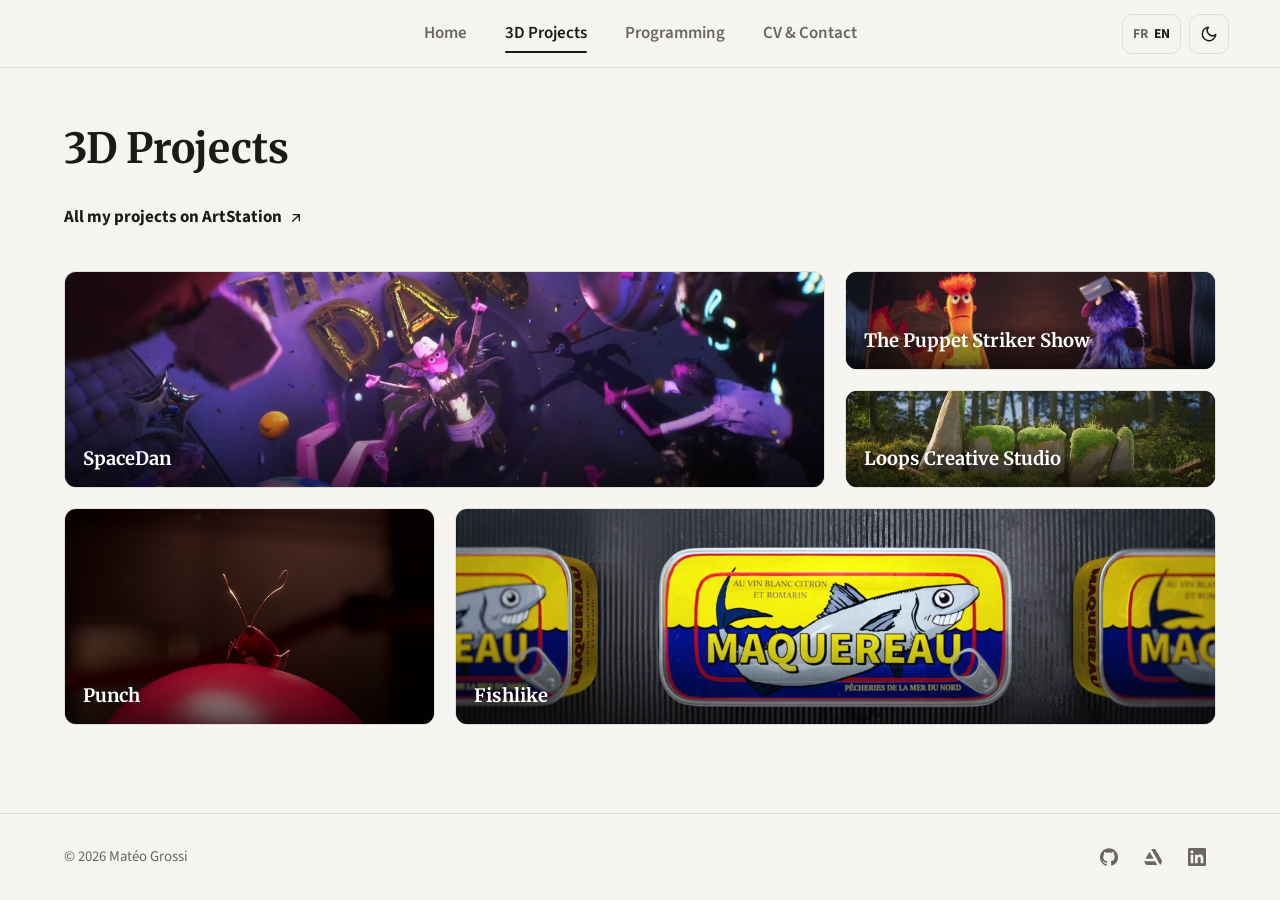
==== commit 603f1acb: "feat: add hackathons to CV, project images and 3D page layout" ====
--- a/3d.html
+++ b/3d.html
@@ -73,7 +73,7 @@
     -->
     <div class="masonry">
 
-      <article class="work">
+      <article class="work work--wide">
         <a class="work-link" href="https://www.artstation.com/artwork/bgr6KG" target="_blank" rel="noopener">
           <div class="work-media" style="--ratio: 4 / 5" data-video="assets/video/spacedan.mp4">
             <img src="assets/img/spacedan.jpg" alt="Image du film SpaceDan : Dan fête son anniversaire en apesanteur, entouré de ballons dorés" data-en-alt="Still from SpaceDan: Dan celebrates his birthday in zero gravity, surrounded by golden balloons" loading="lazy">
@@ -82,21 +82,21 @@
         </a>
       </article>
 
-      <article class="work">
+      <article class="work work--half">
+        <a class="work-link" href="https://www.artstation.com/artwork/obaWVB" target="_blank" rel="noopener">
+          <div class="work-media" style="--ratio: 2348 / 1211; --focus: center 85%" data-video="assets/video/puppet.mp4">
+            <img src="assets/img/puppet.jpg" alt="Deux marionnettes sur la scène de The Puppet Striker Show" data-en-alt="Two puppets on the stage of The Puppet Striker Show" loading="lazy">
+          </div>
+          <h2 class="work-title">The Puppet Striker Show</h2>
+        </a>
+      </article>
+
+      <article class="work work--half">
         <a class="work-link" href="https://www.artstation.com/artwork/zPaXgZ" target="_blank" rel="noopener">
           <div class="work-media" style="--ratio: 4 / 3; --focus: 49% 55%" data-video="assets/video/loops.mp4">
             <img src="assets/img/loops.jpg" alt="Décor de forêt avec des blocs de pierre couverts de mousse" data-en-alt="Forest set with moss-covered stone blocks" loading="lazy">
           </div>
           <h2 class="work-title">Loops Creative Studio</h2>
-        </a>
-      </article>
-
-      <article class="work">
-        <a class="work-link" href="https://www.artstation.com/artwork/Dvgm4G" target="_blank" rel="noopener">
-          <div class="work-media" style="--ratio: 16 / 9; --focus: 70% center" data-video="assets/video/fishlike.mp4">
-            <img src="assets/img/fishlike.jpg" alt="Image du film Fishlike : une boîte de maquereaux sur un tapis roulant" data-en-alt="Still from Fishlike: a tin of mackerel on a conveyor belt" loading="lazy">
-          </div>
-          <h2 class="work-title">Fishlike</h2>
         </a>
       </article>
 
@@ -109,12 +109,12 @@
         </a>
       </article>
 
-      <article class="work">
-        <a class="work-link" href="https://www.artstation.com/artwork/obaWVB" target="_blank" rel="noopener">
-          <div class="work-media" style="--ratio: 4 / 3" data-video="assets/video/puppet.mp4">
-            <img src="assets/img/puppet.jpg" alt="Deux marionnettes sur la scène de The Puppet Striker Show" data-en-alt="Two puppets on the stage of The Puppet Striker Show" loading="lazy">
+      <article class="work work--wide">
+        <a class="work-link" href="https://www.artstation.com/artwork/Dvgm4G" target="_blank" rel="noopener">
+          <div class="work-media" style="--ratio: 16 / 9" data-video="assets/video/fishlike.mp4">
+            <img src="assets/img/fishlike.jpg" alt="Image du film Fishlike : une boîte de maquereaux sur un tapis roulant" data-en-alt="Still from Fishlike: a tin of mackerel on a conveyor belt" loading="lazy">
           </div>
-          <h2 class="work-title">The Puppet Striker Show</h2>
+          <h2 class="work-title">Fishlike</h2>
         </a>
       </article>
 
--- a/assets/css/style.css
+++ b/assets/css/style.css
@@ -391,16 +391,12 @@
    Accueil : vidéo plein écran
    -------------------------------------------------------------------------- */
 
-/* Accueil, 3D et CV : barre de défilement masquée, le défilement reste possible */
-html:has(body.home),
-html:has(body.page-3d),
-html:has(body.page-cv) {
+/* Toutes les pages : barre de défilement masquée, le défilement reste possible */
+html {
   scrollbar-width: none;
 }
 
-html:has(body.home)::-webkit-scrollbar,
-html:has(body.page-3d)::-webkit-scrollbar,
-html:has(body.page-cv)::-webkit-scrollbar {
+html::-webkit-scrollbar {
   display: none;
 }
 
@@ -477,10 +473,6 @@
   line-height: 1.1;
 }
 
-.hero h1 strong {
-  font-weight: 700;
-}
-
 /* --------------------------------------------------------------------------
    Pages intérieures
    -------------------------------------------------------------------------- */
@@ -557,8 +549,9 @@
 }
 
 /* Sur grand écran, la galerie tient dans la hauteur de la fenêtre, sans défiler :
-   SpaceDan occupe les deux premières colonnes de la 1re ligne, les 4 autres projets
-   remplissent le reste.
+   en haut, SpaceDan occupe les deux premières colonnes, et à sa droite The Puppet Striker
+   Show et Loops se partagent la hauteur en deux demi-cartes ; en bas, Punch est à gauche
+   et Fishlike occupe les deux dernières colonnes.
    Images et vidéos sont recadrées (object-fit: cover) pour remplir chaque case. */
 @media (min-width: 1001px) and (min-height: 600px) {
   .page-3d {
@@ -578,17 +571,22 @@
     min-height: 0;
     display: grid;
     grid-template-columns: repeat(3, minmax(0, 1fr));
-    grid-template-rows: repeat(2, minmax(0, 1fr));
+    grid-template-rows: repeat(4, minmax(0, 1fr));
     gap: 20px;
   }
 
   .page-3d .work {
+    grid-row: span 2;
     min-height: 0;
     margin: 0;
   }
 
-  .page-3d .work:first-child {
+  .page-3d .work--wide {
     grid-column: span 2;
+  }
+
+  .page-3d .work--half {
+    grid-row: span 1;
   }
 
   .page-3d .work-link {
@@ -681,9 +679,17 @@
    Page Code : une box par projet
    -------------------------------------------------------------------------- */
 
+/* Deux colonnes indépendantes : chaque carte garde sa hauteur, sans espace vide */
 .code-grid {
   display: grid;
   grid-template-columns: repeat(2, minmax(0, 1fr));
+  align-items: start;
+  gap: 24px;
+}
+
+.code-col {
+  display: flex;
+  flex-direction: column;
   gap: 24px;
 }
 
@@ -703,21 +709,112 @@
   box-shadow: var(--shadow);
 }
 
+.code-card-media {
+  aspect-ratio: 3 / 1;
+  overflow: hidden;
+  border-bottom: 1px solid var(--border);
+  background: #000;
+}
+
+.code-card-media img {
+  width: 100%;
+  height: 100%;
+  object-fit: cover;
+}
+
+/* Sur grand écran, comme sur la page 3D, la page prend la hauteur de la fenêtre et
+   le bas des cartes arrive au même niveau que sur la page 3D. Les zones de texte
+   prennent la hauteur de leur contenu et les images s'agrandissent pour occuper le
+   reste, sans espace vide sous les paragraphes. Si la fenêtre est trop basse, les
+   images gardent une hauteur minimale et la page défile. */
+@media (min-width: 1001px) and (min-height: 600px) {
+  .page-code {
+    --code-img-h: clamp(100px, 12svh, 160px);
+    height: 100vh;
+    height: 100svh;
+  }
+
+  .page-code .page {
+    display: flex;
+    flex: 1 1 0;
+    flex-direction: column;
+  }
+
+  .page-code .code-grid {
+    flex: 1;
+    align-items: stretch;
+  }
+
+  /* Rangées : texte, espace de 24px, image, texte (colonne de gauche) */
+  .code-col {
+    display: grid;
+    grid-template-rows: auto 24px minmax(var(--code-img-h), 1fr) auto;
+    gap: 0;
+  }
+
+  .code-col > :first-child {
+    grid-row: 1;
+  }
+
+  .code-col > :last-child {
+    grid-row: 3 / span 2;
+  }
+
+  /* Colonne qui commence par l'image : image, texte, espace de 24px, texte */
+  .code-col:has(> .code-card--media:first-child) {
+    grid-template-rows: minmax(var(--code-img-h), 1fr) auto 24px auto;
+  }
+
+  .code-col:has(> .code-card--media:first-child) > :first-child {
+    grid-row: 1 / span 2;
+  }
+
+  .code-col:has(> .code-card--media:first-child) > :last-child {
+    grid-row: 4;
+  }
+
+  /* La carte avec image reprend les rangées de la colonne : l'image et son texte */
+  .code-card--media {
+    display: grid;
+    grid-template-rows: subgrid;
+  }
+
+  .code-card-media {
+    position: relative;
+    min-height: 0;
+    aspect-ratio: auto;
+  }
+
+  .code-card-media img {
+    position: absolute;
+    inset: 0;
+  }
+}
+
 .code-card-body {
   flex: 1;
-  padding: 24px 24px 20px;
+  padding: 16px 24px 18px;
+}
+
+.code-card-head {
+  display: flex;
+  flex-wrap: wrap;
+  align-items: center;
+  gap: 8px 12px;
+  margin-bottom: 8px;
 }
 
 .code-card h2 {
-  margin: 0 0 12px;
+  margin: 0;
   font-family: var(--font-heading);
   font-size: 1.35rem;
   font-weight: 700;
 }
 
 .code-card p {
-  margin: 0 0 18px;
+  margin: 0;
   color: var(--text-soft);
+  font-size: 0.95rem;
 }
 
 .code-card code {
@@ -728,11 +825,8 @@
   font-size: 0.85em;
 }
 
-.code-card-foot {
-  display: flex;
-  justify-content: center;
-  padding: 14px 24px;
-  border-top: 1px solid var(--border);
+.code-card-link {
+  margin-top: 12px;
 }
 
 /* --------------------------------------------------------------------------
@@ -920,6 +1014,15 @@
   color: var(--text-soft);
 }
 
+.tl-award {
+  margin: 4px 0 0;
+  font-weight: 700;
+}
+
+.tl-link {
+  margin-top: 8px;
+}
+
 .skills-grid {
   display: grid;
   grid-template-columns: repeat(3, minmax(0, 1fr));
@@ -1033,11 +1136,7 @@
   }
 
   .code-card-body {
-    padding: 20px 18px 16px;
-  }
-
-  .code-card-foot {
-    padding: 14px 18px;
+    padding: 18px;
   }
 }
 
